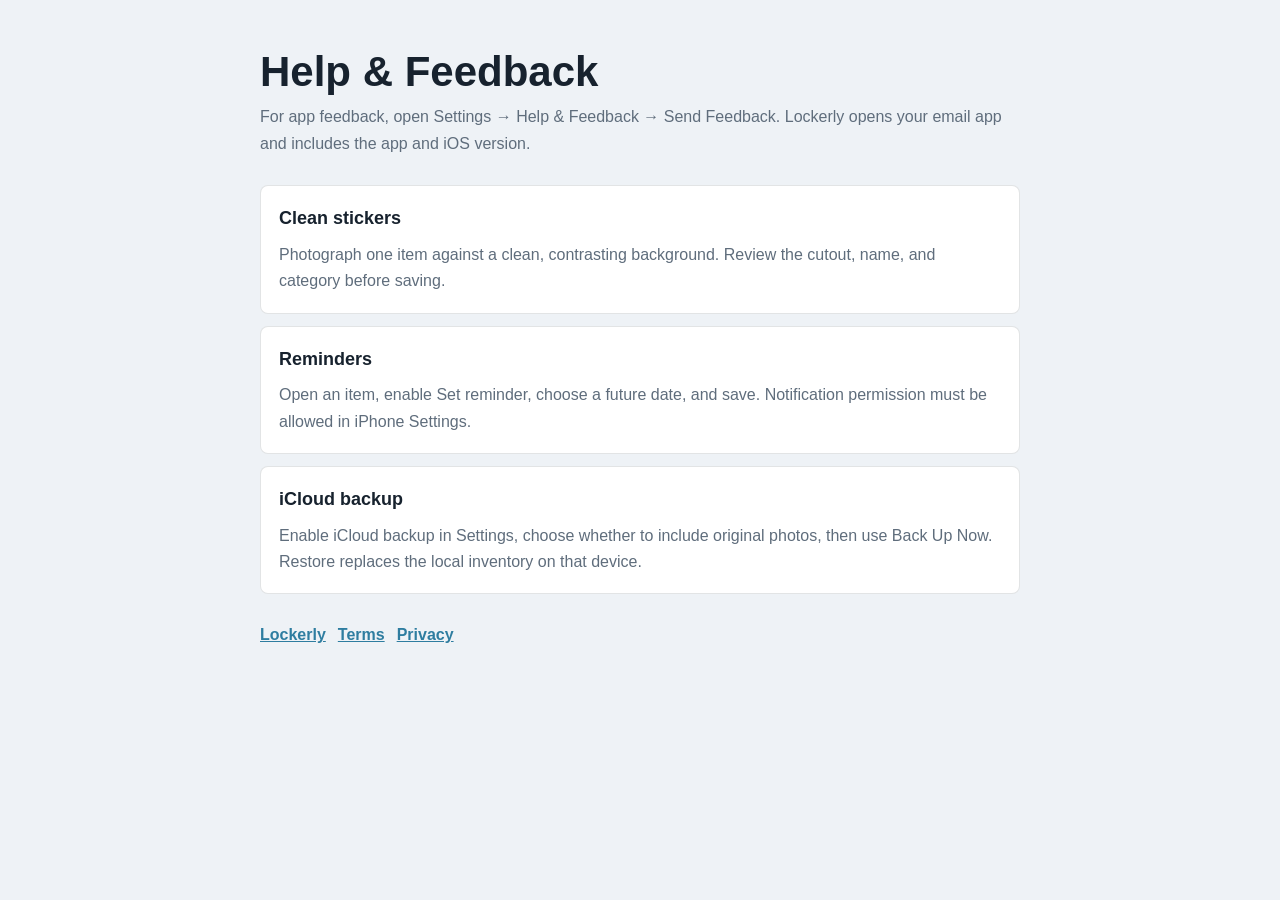
==== support/index.html @ 61e5c8a8 "Add support/index.html" ====
<!doctype html>
<html lang="en">
<head>
  <meta charset="utf-8">
  <meta name="viewport" content="width=device-width, initial-scale=1">
  <title>Lockerly Help &amp; Feedback</title>
  <link rel="stylesheet" href="../assets/site.css">
</head>
<body><main>
  <header><h1>Help &amp; Feedback</h1><p>For app feedback, open Settings → Help &amp; Feedback → Send Feedback. Lockerly opens your email app and includes the app and iOS version.</p></header>
  <section><h2>Clean stickers</h2><p>Photograph one item against a clean, contrasting background. Review the cutout, name, and category before saving.</p></section>
  <section><h2>Reminders</h2><p>Open an item, enable Set reminder, choose a future date, and save. Notification permission must be allowed in iPhone Settings.</p></section>
  <section><h2>iCloud backup</h2><p>Enable iCloud backup in Settings, choose whether to include original photos, then use Back Up Now. Restore replaces the local inventory on that device.</p></section>
  <nav><a href="../">Lockerly</a><a href="../terms/">Terms</a><a href="../privacy/">Privacy</a></nav>
</main></body>
</html>
---- assets/site.css ----
:root {
  color-scheme: light dark;
  --bg: #eef2f6;
  --surface: #ffffff;
  --text: #17222e;
  --muted: #5f6d7c;
  --line: rgba(23, 34, 46, 0.12);
  --accent: #2e7da0;
}

@media (prefers-color-scheme: dark) {
  :root {
    --bg: #0f161d;
    --surface: #18212b;
    --text: #eef3f7;
    --muted: #a5b1bd;
    --line: rgba(226, 236, 244, 0.12);
    --accent: #7fc0dc;
  }
}

* { box-sizing: border-box; }
body {
  margin: 0;
  background: var(--bg);
  color: var(--text);
  font: 16px/1.65 -apple-system, BlinkMacSystemFont, "Segoe UI", sans-serif;
}
main { width: min(760px, calc(100% - 32px)); margin: 0 auto; padding: 48px 0 72px; }
header { margin-bottom: 28px; }
h1 { margin: 0 0 8px; font-size: clamp(28px, 6vw, 42px); line-height: 1.15; }
h2 { margin: 0 0 8px; font-size: 18px; }
p { margin: 0; color: var(--muted); }
section {
  margin-top: 12px;
  padding: 18px;
  background: var(--surface);
  border: 1px solid var(--line);
  border-radius: 8px;
}
nav { display: flex; flex-wrap: wrap; gap: 12px; margin-top: 28px; }
a { color: var(--accent); font-weight: 650; }
.meta { font-size: 13px; color: var(--muted); }
.zh { margin-top: 10px; padding-top: 10px; border-top: 1px solid var(--line); }
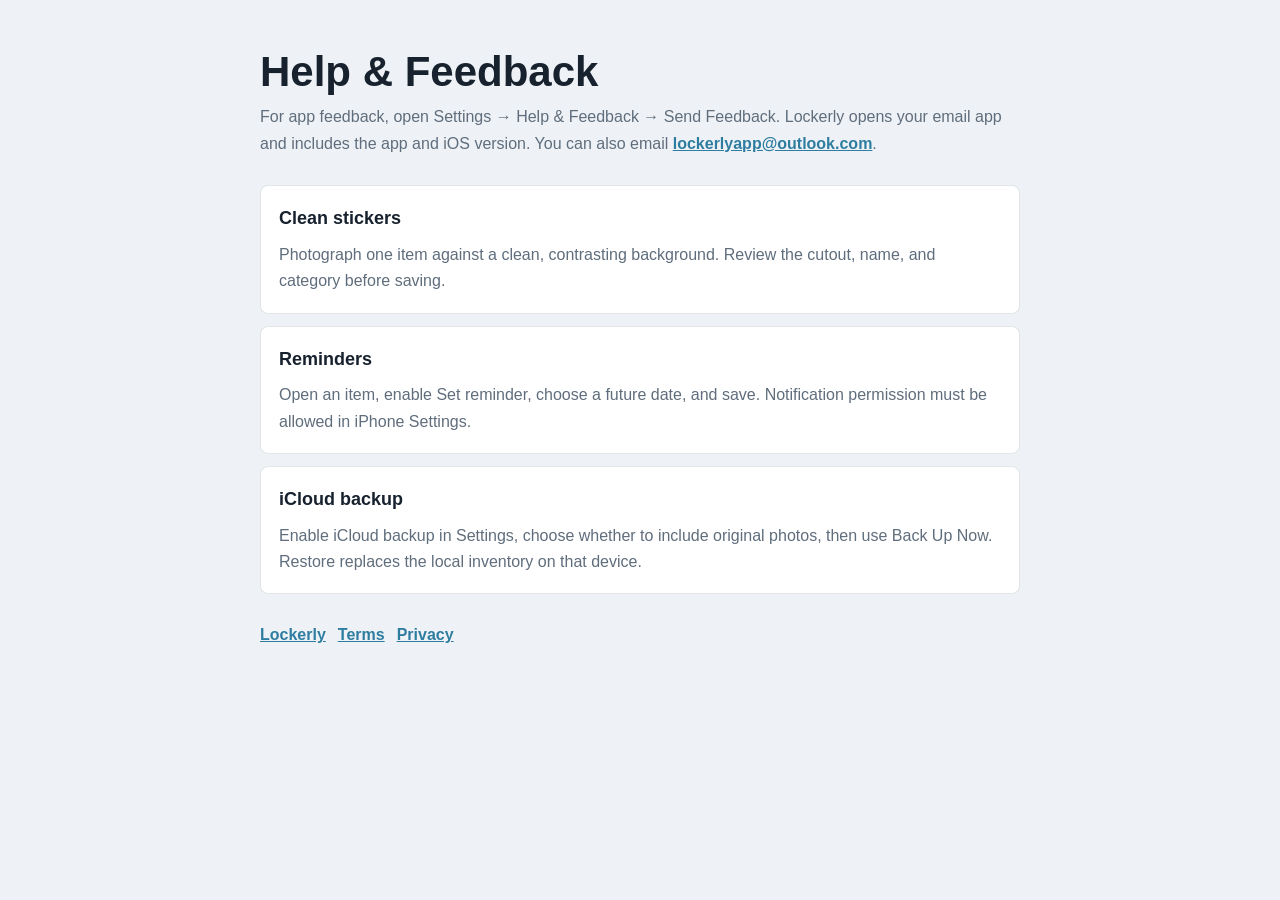
==== commit 43857cd0: "Update support email" ====
--- a/support/index.html
+++ b/support/index.html
@@ -7,7 +7,7 @@
   <link rel="stylesheet" href="../assets/site.css">
 </head>
 <body><main>
-  <header><h1>Help &amp; Feedback</h1><p>For app feedback, open Settings → Help &amp; Feedback → Send Feedback. Lockerly opens your email app and includes the app and iOS version.</p></header>
+  <header><h1>Help &amp; Feedback</h1><p>For app feedback, open Settings → Help &amp; Feedback → Send Feedback. Lockerly opens your email app and includes the app and iOS version. You can also email <a href="mailto:lockerlyapp@outlook.com">lockerlyapp@outlook.com</a>.</p></header>
   <section><h2>Clean stickers</h2><p>Photograph one item against a clean, contrasting background. Review the cutout, name, and category before saving.</p></section>
   <section><h2>Reminders</h2><p>Open an item, enable Set reminder, choose a future date, and save. Notification permission must be allowed in iPhone Settings.</p></section>
   <section><h2>iCloud backup</h2><p>Enable iCloud backup in Settings, choose whether to include original photos, then use Back Up Now. Restore replaces the local inventory on that device.</p></section>
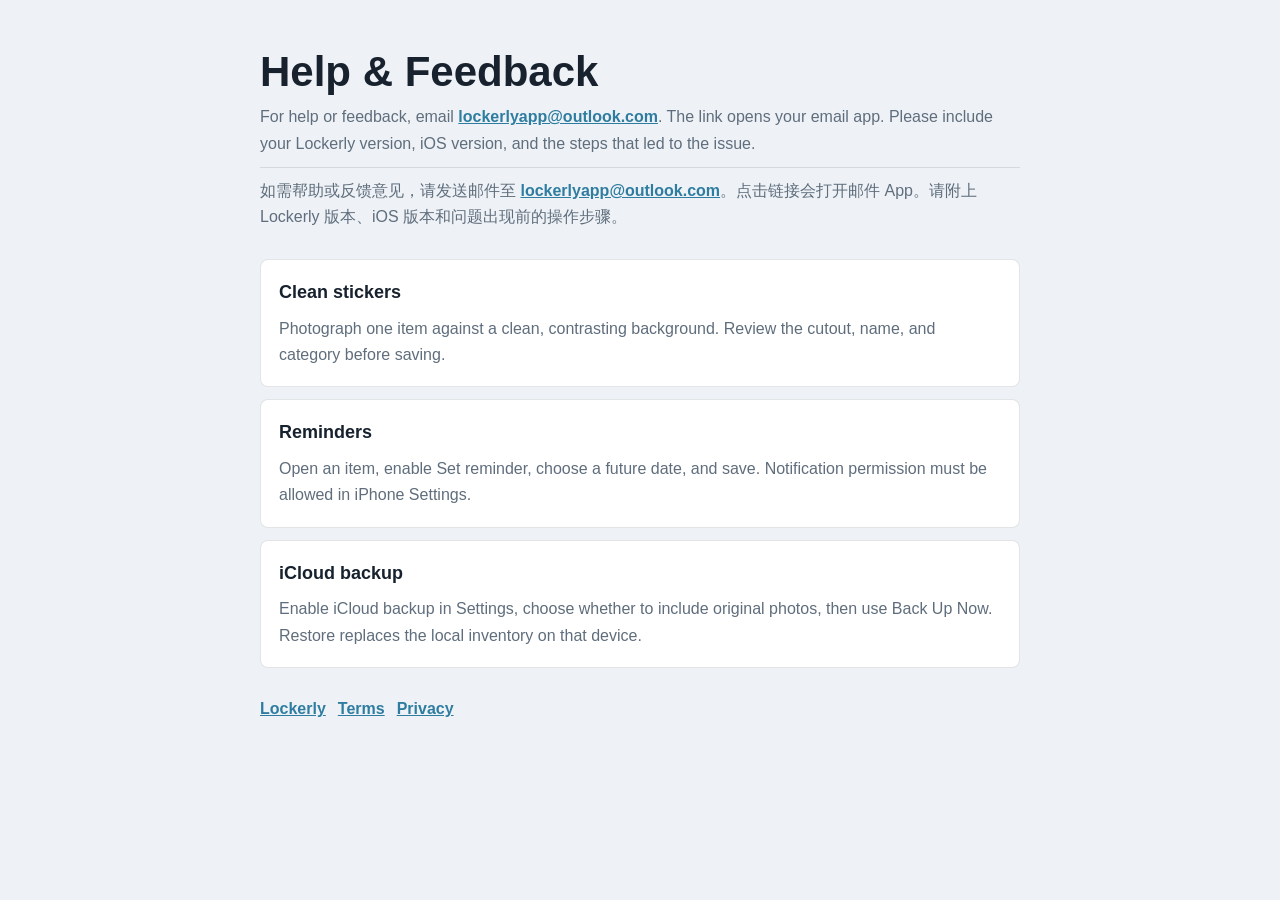
==== commit 7ae7958f: "Align privacy and support pages with app behavior" ====
--- a/support/index.html
+++ b/support/index.html
@@ -7,7 +7,7 @@
   <link rel="stylesheet" href="../assets/site.css">
 </head>
 <body><main>
-  <header><h1>Help &amp; Feedback</h1><p>For app feedback, open Settings → Help &amp; Feedback → Send Feedback. Lockerly opens your email app and includes the app and iOS version. You can also email <a href="mailto:lockerlyapp@outlook.com">lockerlyapp@outlook.com</a>.</p></header>
+  <header><h1>Help &amp; Feedback</h1><p>For help or feedback, email <a href="mailto:lockerlyapp@outlook.com">lockerlyapp@outlook.com</a>. The link opens your email app. Please include your Lockerly version, iOS version, and the steps that led to the issue.</p><p class="zh">如需帮助或反馈意见，请发送邮件至 <a href="mailto:lockerlyapp@outlook.com">lockerlyapp@outlook.com</a>。点击链接会打开邮件 App。请附上 Lockerly 版本、iOS 版本和问题出现前的操作步骤。</p></header>
   <section><h2>Clean stickers</h2><p>Photograph one item against a clean, contrasting background. Review the cutout, name, and category before saving.</p></section>
   <section><h2>Reminders</h2><p>Open an item, enable Set reminder, choose a future date, and save. Notification permission must be allowed in iPhone Settings.</p></section>
   <section><h2>iCloud backup</h2><p>Enable iCloud backup in Settings, choose whether to include original photos, then use Back Up Now. Restore replaces the local inventory on that device.</p></section>
